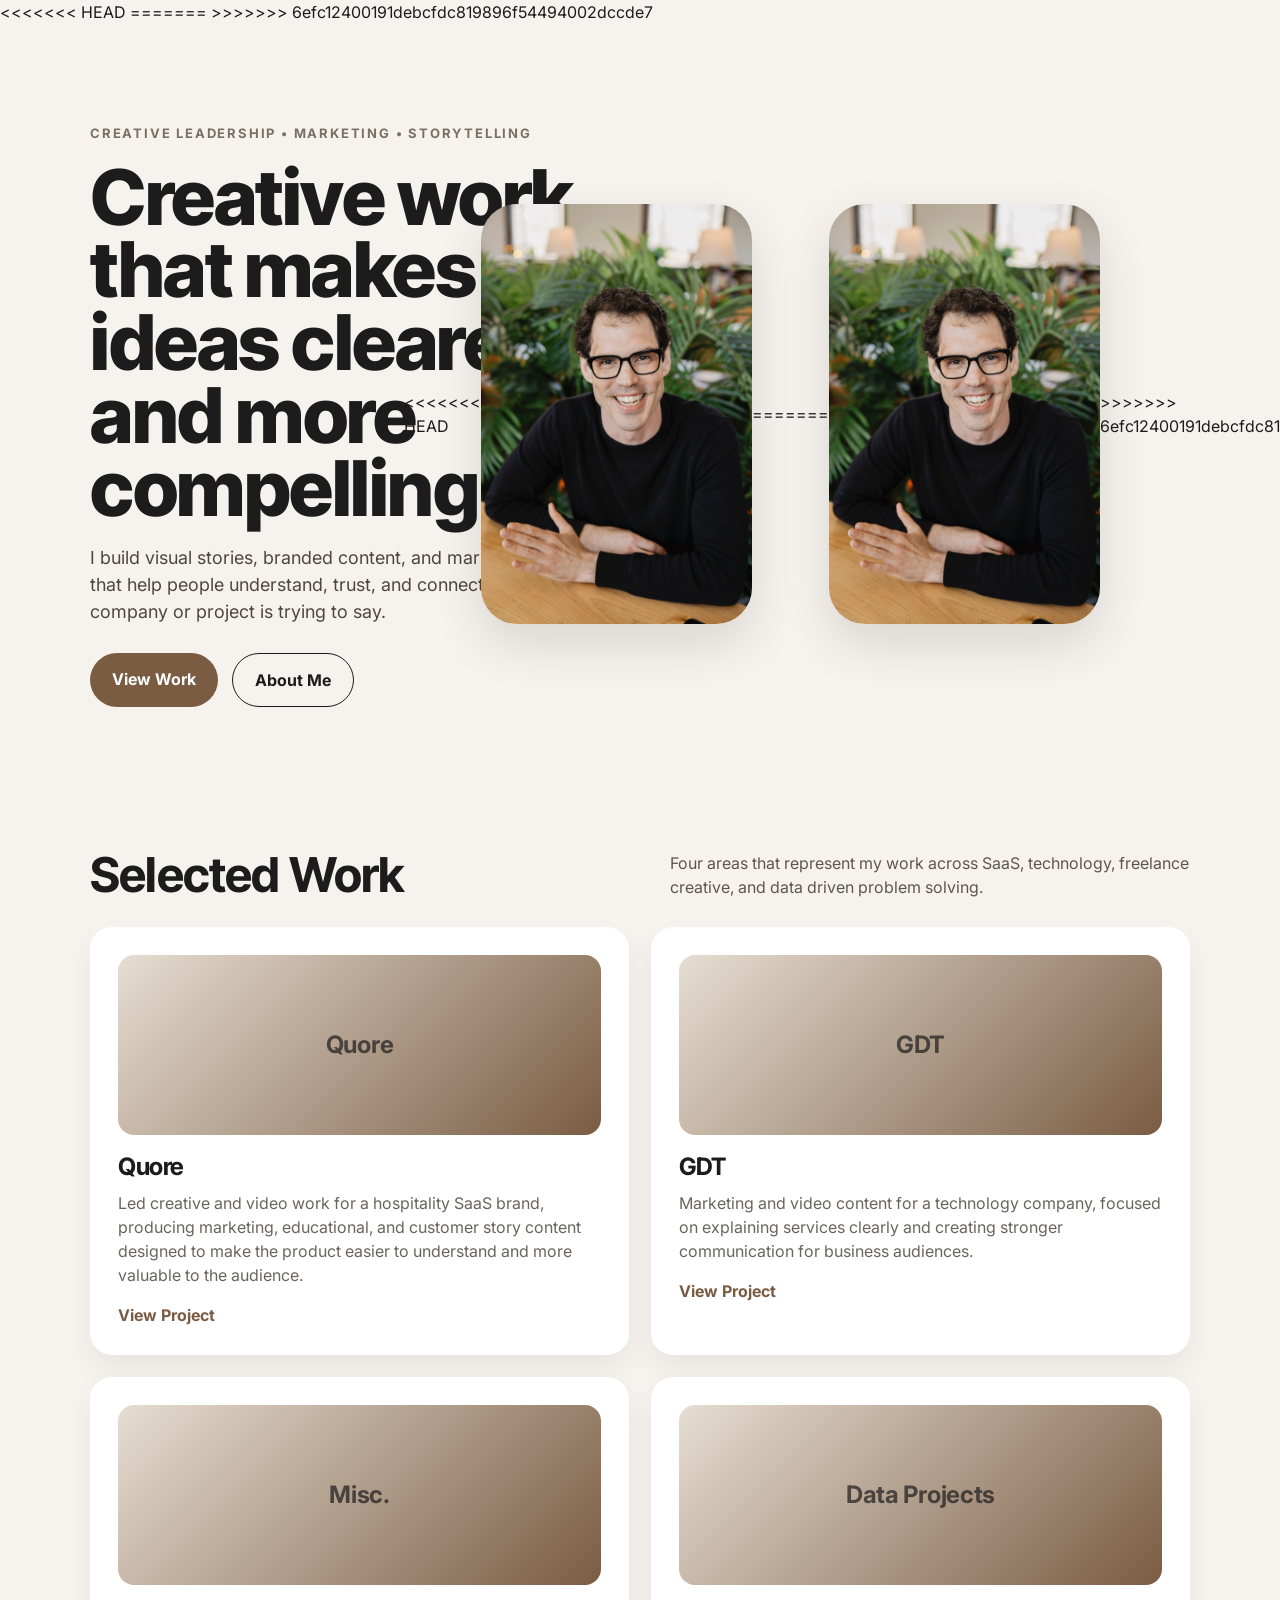
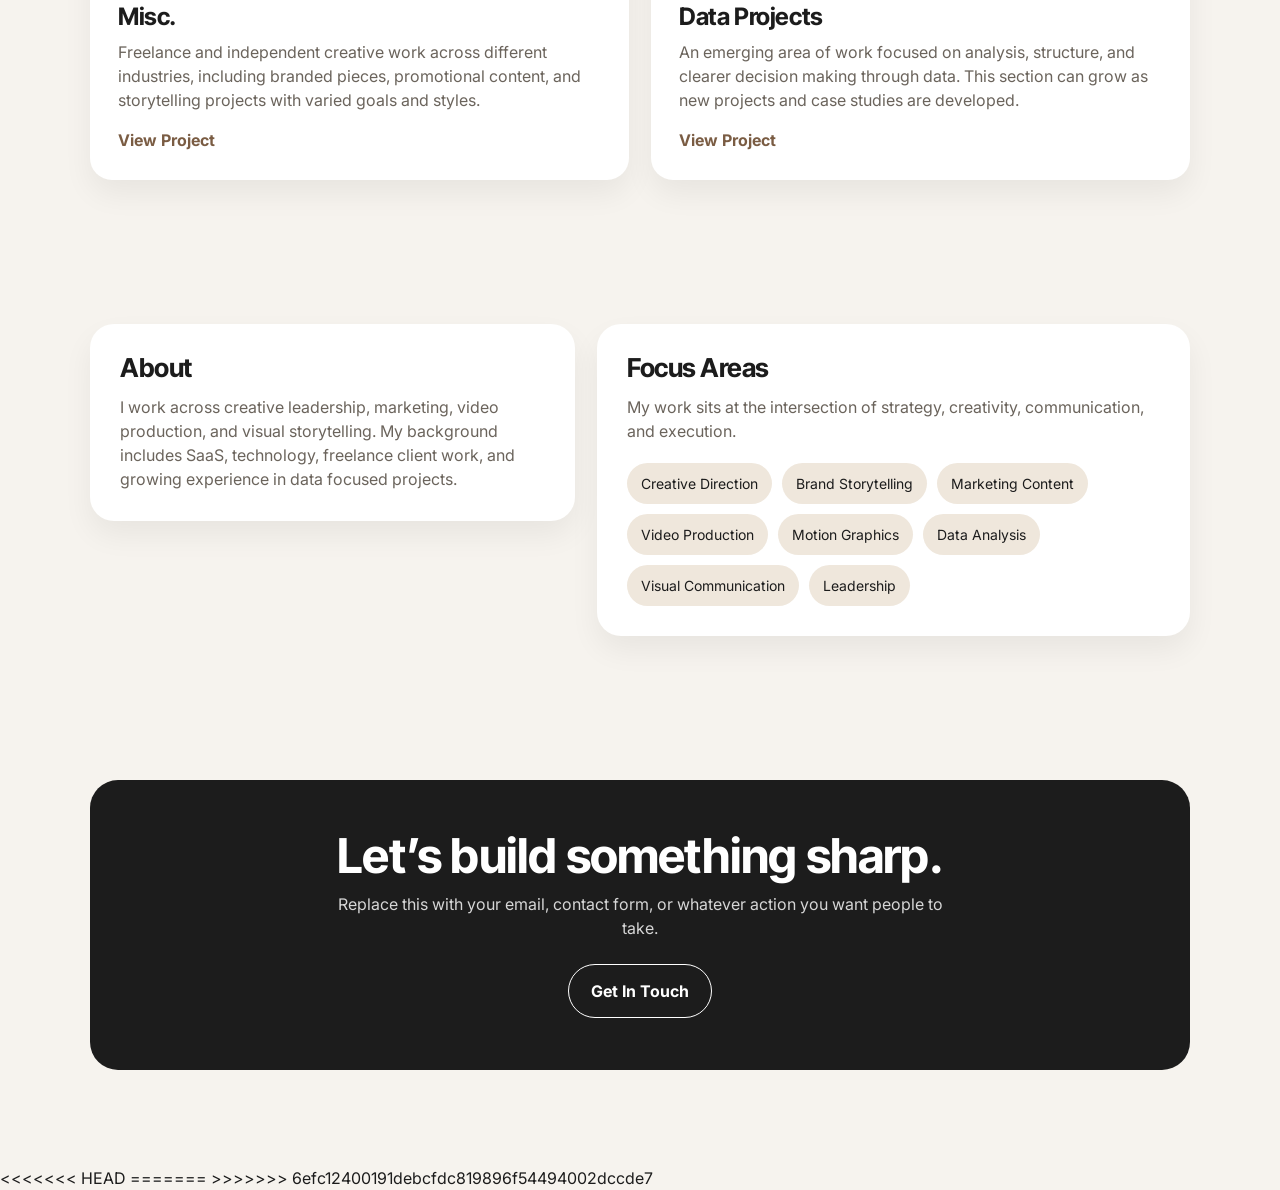
==== portfolio/index.html @ 0c59996d "resolve merge conflicts" ====
<!DOCTYPE html>
<html lang="en">
<head>
  <meta charset="UTF-8" />
  <meta name="viewport" content="width=device-width, initial-scale=1.0" />
  <title>Joe Canter | Portfolio</title>

  <link rel="preconnect" href="https://fonts.googleapis.com">
  <link rel="preconnect" href="https://fonts.gstatic.com" crossorigin>
  <link href="https://fonts.googleapis.com/css2?family=Inter:wght@400;500;600;700;800&family=Inter+Tight:wght@600;700;800&display=swap" rel="stylesheet">

<<<<<<< HEAD
  <link rel="stylesheet" href="styles/styles.css">
=======
  <style>
    * {
      box-sizing: border-box;
    }

    :root {
      --bg: #f6f3ee;
      --surface: #ffffff;
      --text: #1c1c1c;
      --muted: #6b645c;
      --soft: #7a6f63;
      --chip: #efe7dc;
      --accent: #7a5c43;
      --shadow: 0 14px 30px rgba(0, 0, 0, 0.06);
      --shadow-hover: 0 20px 40px rgba(0, 0, 0, 0.09);
      --radius-lg: 28px;
      --radius-md: 22px;
      --radius-sm: 16px;
      --section-space: 72px;
      --hero-top: 96px;
      --hero-bottom: 72px;
    }

    html {
      scroll-behavior: smooth;
    }

    body {
      margin: 0;
      font-family: "Inter", Arial, sans-serif;
      background: var(--bg);
      color: var(--text);
      line-height: 1.5;
    }

    a {
      text-decoration: none;
      color: inherit;
    }

    img {
      display: block;
      max-width: 100%;
    }

    .container {
      width: min(1100px, calc(100% - 64px));
      margin: 0 auto;
    }

    .hero {
      padding: var(--hero-top) 0 var(--hero-bottom);
    }

    .hero-inner {
      display: grid;
      grid-template-columns: 1.15fr 0.85fr;
      gap: 64px;
      align-items: center;
    }

    .eyebrow {
      display: inline-block;
      font-size: 13px;
      letter-spacing: 1.8px;
      text-transform: uppercase;
      margin-bottom: 18px;
      color: var(--soft);
      font-weight: 700;
    }

    .hero h1 {
      font-family: "Inter Tight", Arial, sans-serif;
      font-size: clamp(42px, 6vw, 82px);
      font-weight: 800;
      line-height: 0.95;
      letter-spacing: -1.5px;
      margin: 0 0 18px;
      max-width: 760px;
    }

    .hero p {
      font-size: 18px;
      max-width: 520px;
      margin: 0 0 28px;
      color: #4c4740;
    }

    .hero-actions {
      display: flex;
      gap: 14px;
      flex-wrap: wrap;
    }

    .btn {
      display: inline-block;
      padding: 14px 22px;
      border-radius: 999px;
      font-weight: 700;
      transition: transform 0.2s ease, background 0.2s ease;
    }

    .btn-primary {
      background: var(--accent);
      color: white;
    }

    .btn-primary:hover {
      transform: translateY(-2px);
    }

    .btn-secondary {
      border: 1px solid var(--text);
      background: transparent;
    }

    .btn-secondary:hover {
      background: #e8e2d8;
    }

    .portrait-wrap {
      display: flex;
      justify-content: center;
      align-items: center;
    }

    .portrait-img {
      width: min(360px, 85vw);
      height: 420px;
      object-fit: cover;
      object-position: center 30%;
      border-radius: 36px;
      box-shadow: 0 20px 50px rgba(0, 0, 0, 0.12);
    }

    section {
      padding: var(--section-space) 0;
    }

    .section-heading {
      display: flex;
      justify-content: space-between;
      align-items: end;
      gap: 24px;
      margin-bottom: 28px;
    }

    .section-heading h2 {
      margin: 0;
      font-family: "Inter Tight", Arial, sans-serif;
      font-size: clamp(30px, 4vw, 48px);
      line-height: 1;
      letter-spacing: -0.8px;
    }

    .section-heading p {
      margin: 0;
      max-width: 520px;
      color: #5d564d;
    }

    .project-grid {
      display: grid;
      grid-template-columns: repeat(2, minmax(0, 1fr));
      gap: 22px;
    }

    .project-card {
      background: var(--surface);
      padding: 28px;
      border-radius: var(--radius-md);
      box-shadow: var(--shadow);
      transition: transform 0.2s ease, box-shadow 0.2s ease;
    }

    .project-card:hover {
      transform: translateY(-6px);
      box-shadow: var(--shadow-hover);
    }

    .project-thumb {
      height: 180px;
      border-radius: var(--radius-sm);
      margin-bottom: 18px;
      background: linear-gradient(135deg, #e6ddd2, var(--accent));
      display: flex;
      align-items: center;
      justify-content: center;
      font-weight: 700;
      color: rgba(31, 31, 31, 0.72);
      text-align: center;
      padding: 20px;
      font-size: 24px;
      letter-spacing: -0.3px;
    }

    .project-card h3 {
      margin: 0 0 10px;
      font-family: "Inter Tight", Arial, sans-serif;
      font-size: 24px;
      line-height: 1.15;
      letter-spacing: -0.4px;
    }

    .project-card p {
      margin: 0 0 16px;
      color: var(--muted);
    }

    .project-link {
      font-weight: 700;
      color: var(--accent);
    }

    .about {
      display: grid;
      grid-template-columns: 0.9fr 1.1fr;
      gap: 22px;
      align-items: start;
    }

    .about-card {
      background: var(--surface);
      border-radius: 24px;
      padding: 30px;
      box-shadow: var(--shadow);
    }

    .about-card h3 {
      margin: 0 0 12px;
      font-family: "Inter Tight", Arial, sans-serif;
      font-size: 26px;
      line-height: 1.1;
      letter-spacing: -0.5px;
    }

    .about-card p {
      margin: 0;
      color: var(--muted);
    }

    .skills {
      display: flex;
      flex-wrap: wrap;
      gap: 10px;
      margin-top: 20px;
    }

    .skill {
      padding: 10px 14px;
      background: var(--chip);
      border-radius: 999px;
      font-size: 14px;
    }

    .cta {
      padding-top: 72px;
      padding-bottom: 96px;
      text-align: center;
    }

    .cta-box {
      background: var(--text);
      color: white;
      padding: 52px 32px;
      border-radius: var(--radius-lg);
    }

    .cta-box h2 {
      margin: 0 0 12px;
      font-family: "Inter Tight", Arial, sans-serif;
      font-size: clamp(30px, 4vw, 48px);
      line-height: 1;
      letter-spacing: -0.8px;
    }

    .cta-box p {
      margin: 0 0 24px;
      color: rgba(255, 255, 255, 0.82);
      max-width: 620px;
      margin-inline: auto;
    }

    .cta-box .btn-secondary {
      border-color: white;
      color: white;
    }

    .cta-box .btn-secondary:hover {
      background: rgba(255, 255, 255, 0.1);
    }

    @media (max-width: 900px) {
      :root {
        --hero-top: 72px;
        --hero-bottom: 56px;
        --section-space: 60px;
      }

      .hero-inner,
      .about,
      .project-grid {
        grid-template-columns: 1fr;
      }

      .hero-inner {
        gap: 40px;
      }

      .section-heading {
        display: block;
      }

      .section-heading p {
        margin-top: 12px;
      }
    }

    @media (max-width: 600px) {
      .container {
        width: min(1100px, calc(100% - 40px));
      }

      .hero h1 {
        font-size: 48px;
      }

      .hero p {
        font-size: 16px;
      }

      .project-card,
      .about-card,
      .cta-box {
        padding: 22px;
      }

      .portrait-img {
        height: 380px;
      }

      .project-thumb {
        height: 150px;
        font-size: 22px;
      }
    }
  </style>
>>>>>>> 6efc12400191debcfdc819896f54494002dccde7
</head>
<body>

  <header class="hero">
    <div class="container hero-inner">
      <div>
        <span class="eyebrow">Creative leadership • marketing • storytelling</span>
        <h1>Creative work that makes ideas clearer and more compelling.</h1>
        <p>
          I build visual stories, branded content, and marketing pieces that help people understand, trust, and connect with what a company or project is trying to say.
        </p>
        <div class="hero-actions">
          <a href="#work" class="btn btn-primary">View Work</a>
          <a href="#about" class="btn btn-secondary">About Me</a>
        </div>
      </div>

      <div class="portrait-wrap">
<<<<<<< HEAD
        <img src="assets/images/headshot.jpg" class="portrait-img" alt="Joe Canter headshot">
=======
        <img src="your-headshot.jpg" class="portrait-img" alt="Joe Canter headshot">
>>>>>>> 6efc12400191debcfdc819896f54494002dccde7
      </div>
    </div>
  </header>

  <section id="work">
    <div class="container">
      <div class="section-heading">
        <h2>Selected Work</h2>
        <p>
          Four areas that represent my work across SaaS, technology, freelance creative, and data driven problem solving.
        </p>
      </div>

      <div class="project-grid">
        <a href="#" class="project-card">
          <div class="project-thumb">Quore</div>
          <h3>Quore</h3>
          <p>
            Led creative and video work for a hospitality SaaS brand, producing marketing, educational, and customer story content designed to make the product easier to understand and more valuable to the audience.
          </p>
          <span class="project-link">View Project</span>
        </a>

        <a href="#" class="project-card">
          <div class="project-thumb">GDT</div>
          <h3>GDT</h3>
          <p>
            Marketing and video content for a technology company, focused on explaining services clearly and creating stronger communication for business audiences.
          </p>
          <span class="project-link">View Project</span>
        </a>

        <a href="#" class="project-card">
          <div class="project-thumb">Misc.</div>
          <h3>Misc.</h3>
          <p>
            Freelance and independent creative work across different industries, including branded pieces, promotional content, and storytelling projects with varied goals and styles.
          </p>
          <span class="project-link">View Project</span>
        </a>

        <a href="#" class="project-card">
          <div class="project-thumb">Data Projects</div>
          <h3>Data Projects</h3>
          <p>
            An emerging area of work focused on analysis, structure, and clearer decision making through data. This section can grow as new projects and case studies are developed.
          </p>
          <span class="project-link">View Project</span>
        </a>
      </div>
    </div>
  </section>

  <section id="about">
    <div class="container about">
      <div class="about-card">
        <h3>About</h3>
        <p>
          I work across creative leadership, marketing, video production, and visual storytelling. My background includes SaaS, technology, freelance client work, and growing experience in data focused projects.
        </p>
      </div>

      <div class="about-card">
        <h3>Focus Areas</h3>
        <p>
          My work sits at the intersection of strategy, creativity, communication, and execution.
        </p>
        <div class="skills">
          <span class="skill">Creative Direction</span>
          <span class="skill">Brand Storytelling</span>
          <span class="skill">Marketing Content</span>
          <span class="skill">Video Production</span>
          <span class="skill">Motion Graphics</span>
          <span class="skill">Data Analysis</span>
          <span class="skill">Visual Communication</span>
          <span class="skill">Leadership</span>
        </div>
      </div>
    </div>
  </section>

  <section class="cta">
    <div class="container">
      <div class="cta-box">
        <h2>Let’s build something sharp.</h2>
        <p>
          Replace this with your email, contact form, or whatever action you want people to take.
        </p>
        <a href="#" class="btn btn-secondary">Get In Touch</a>
      </div>
    </div>
  </section>

<<<<<<< HEAD
  <script src="scripts/main.js"></script>
=======
>>>>>>> 6efc12400191debcfdc819896f54494002dccde7
</body>
</html>
---- portfolio/styles/styles.css ----
/* RESET */
* {
  box-sizing: border-box;
}

/* VARIABLES */
:root {
  --bg: #f6f3ee;
  --surface: #ffffff;
  --text: #1c1c1c;
  --muted: #6b645c;
  --soft: #7a6f63;
  --chip: #efe7dc;
  --accent: #7a5c43;

  --shadow: 0 14px 30px rgba(0, 0, 0, 0.06);
  --shadow-hover: 0 20px 40px rgba(0, 0, 0, 0.09);

  --radius-lg: 28px;
  --radius-md: 22px;
  --radius-sm: 16px;

  --section-space: 72px;
  --hero-top: 96px;
  --hero-bottom: 72px;
}

/* BASE */
html {
  scroll-behavior: smooth;
}

body {
  margin: 0;
  font-family: "Inter", Arial, sans-serif;
  background: var(--bg);
  color: var(--text);
  line-height: 1.5;
}

a {
  text-decoration: none;
  color: inherit;
}

img {
  display: block;
  max-width: 100%;
}

/* LAYOUT */
.container {
  width: min(1100px, calc(100% - 64px));
  margin: 0 auto;
}

section {
  padding: var(--section-space) 0;
}

/* HERO */
.hero {
  padding: var(--hero-top) 0 var(--hero-bottom);
}

.hero-inner {
  display: grid;
  grid-template-columns: 1.15fr 0.85fr;
  gap: 64px;
  align-items: center;
}

.eyebrow {
  display: inline-block;
  font-size: 13px;
  letter-spacing: 1.8px;
  text-transform: uppercase;
  margin-bottom: 18px;
  color: var(--soft);
  font-weight: 700;
}

.hero h1 {
  font-family: "Inter Tight", Arial, sans-serif;
  font-size: clamp(42px, 6vw, 82px);
  font-weight: 800;
  line-height: 0.95;
  letter-spacing: -1.5px;
  margin: 0 0 18px;
  max-width: 760px;
}

.hero p {
  font-size: 18px;
  max-width: 520px;
  margin: 0 0 28px;
  color: #4c4740;
}

.hero-actions {
  display: flex;
  gap: 14px;
  flex-wrap: wrap;
}

/* BUTTONS */
.btn {
  display: inline-block;
  padding: 14px 22px;
  border-radius: 999px;
  font-weight: 700;
  transition: transform 0.2s ease, background 0.2s ease;
}

.btn-primary {
  background: var(--accent);
  color: white;
}

.btn-primary:hover {
  transform: translateY(-2px);
}

.btn-secondary {
  border: 1px solid var(--text);
  background: transparent;
}

.btn-secondary:hover {
  background: #e8e2d8;
}

/* PORTRAIT */
.portrait-wrap {
  display: flex;
  justify-content: center;
  align-items: center;
}

.portrait-img {
  width: min(360px, 85vw);
  height: 420px;
  object-fit: cover;
  object-position: center 30%;
  border-radius: 36px;
  box-shadow: 0 20px 50px rgba(0, 0, 0, 0.12);
}

/* SECTION HEADINGS */
.section-heading {
  display: flex;
  justify-content: space-between;
  align-items: end;
  gap: 24px;
  margin-bottom: 28px;
}

.section-heading h2 {
  margin: 0;
  font-family: "Inter Tight", Arial, sans-serif;
  font-size: clamp(30px, 4vw, 48px);
  line-height: 1;
  letter-spacing: -0.8px;
}

.section-heading p {
  margin: 0;
  max-width: 520px;
  color: #5d564d;
}

/* PROJECT GRID */
.project-grid {
  display: grid;
  grid-template-columns: repeat(2, minmax(0, 1fr));
  gap: 22px;
}

.project-card {
  background: var(--surface);
  padding: 28px;
  border-radius: var(--radius-md);
  box-shadow: var(--shadow);
  transition: transform 0.2s ease, box-shadow 0.2s ease;
}

.project-card:hover {
  transform: translateY(-6px);
  box-shadow: var(--shadow-hover);
}

.project-thumb {
  height: 180px;
  border-radius: var(--radius-sm);
  margin-bottom: 18px;
  background: linear-gradient(135deg, #e6ddd2, var(--accent));
  display: flex;
  align-items: center;
  justify-content: center;
  font-weight: 700;
  color: rgba(31, 31, 31, 0.72);
  text-align: center;
  padding: 20px;
  font-size: 24px;
  letter-spacing: -0.3px;
}

.project-card h3 {
  margin: 0 0 10px;
  font-family: "Inter Tight", Arial, sans-serif;
  font-size: 24px;
  line-height: 1.15;
  letter-spacing: -0.4px;
}

.project-card p {
  margin: 0 0 16px;
  color: var(--muted);
}

.project-link {
  font-weight: 700;
  color: var(--accent);
}

/* ABOUT */
.about {
  display: grid;
  grid-template-columns: 0.9fr 1.1fr;
  gap: 22px;
  align-items: start;
}

.about-card {
  background: var(--surface);
  border-radius: 24px;
  padding: 30px;
  box-shadow: var(--shadow);
}

.about-card h3 {
  margin: 0 0 12px;
  font-family: "Inter Tight", Arial, sans-serif;
  font-size: 26px;
  line-height: 1.1;
  letter-spacing: -0.5px;
}

.about-card p {
  margin: 0;
  color: var(--muted);
}

/* SKILLS */
.skills {
  display: flex;
  flex-wrap: wrap;
  gap: 10px;
  margin-top: 20px;
}

.skill {
  padding: 10px 14px;
  background: var(--chip);
  border-radius: 999px;
  font-size: 14px;
}

/* CTA */
.cta {
  padding-top: 72px;
  padding-bottom: 96px;
  text-align: center;
}

.cta-box {
  background: var(--text);
  color: white;
  padding: 52px 32px;
  border-radius: var(--radius-lg);
}

.cta-box h2 {
  margin: 0 0 12px;
  font-family: "Inter Tight", Arial, sans-serif;
  font-size: clamp(30px, 4vw, 48px);
  line-height: 1;
  letter-spacing: -0.8px;
}

.cta-box p {
  margin: 0 0 24px;
  color: rgba(255, 255, 255, 0.82);
  max-width: 620px;
  margin-inline: auto;
}

.cta-box .btn-secondary {
  border-color: white;
  color: white;
}

.cta-box .btn-secondary:hover {
  background: rgba(255, 255, 255, 0.1);
}

/* RESPONSIVE */
@media (max-width: 900px) {
  :root {
    --hero-top: 72px;
    --hero-bottom: 56px;
    --section-space: 60px;
  }

  .hero-inner,
  .about,
  .project-grid {
    grid-template-columns: 1fr;
  }

  .hero-inner {
    gap: 40px;
  }

  .section-heading {
    display: block;
  }

  .section-heading p {
    margin-top: 12px;
  }
}

@media (max-width: 600px) {
  .container {
    width: min(1100px, calc(100% - 40px));
  }

  .hero h1 {
    font-size: 48px;
  }

  .hero p {
    font-size: 16px;
  }

  .project-card,
  .about-card,
  .cta-box {
    padding: 22px;
  }

  .portrait-img {
    height: 380px;
  }

  .project-thumb {
    height: 150px;
    font-size: 22px;
  }
}
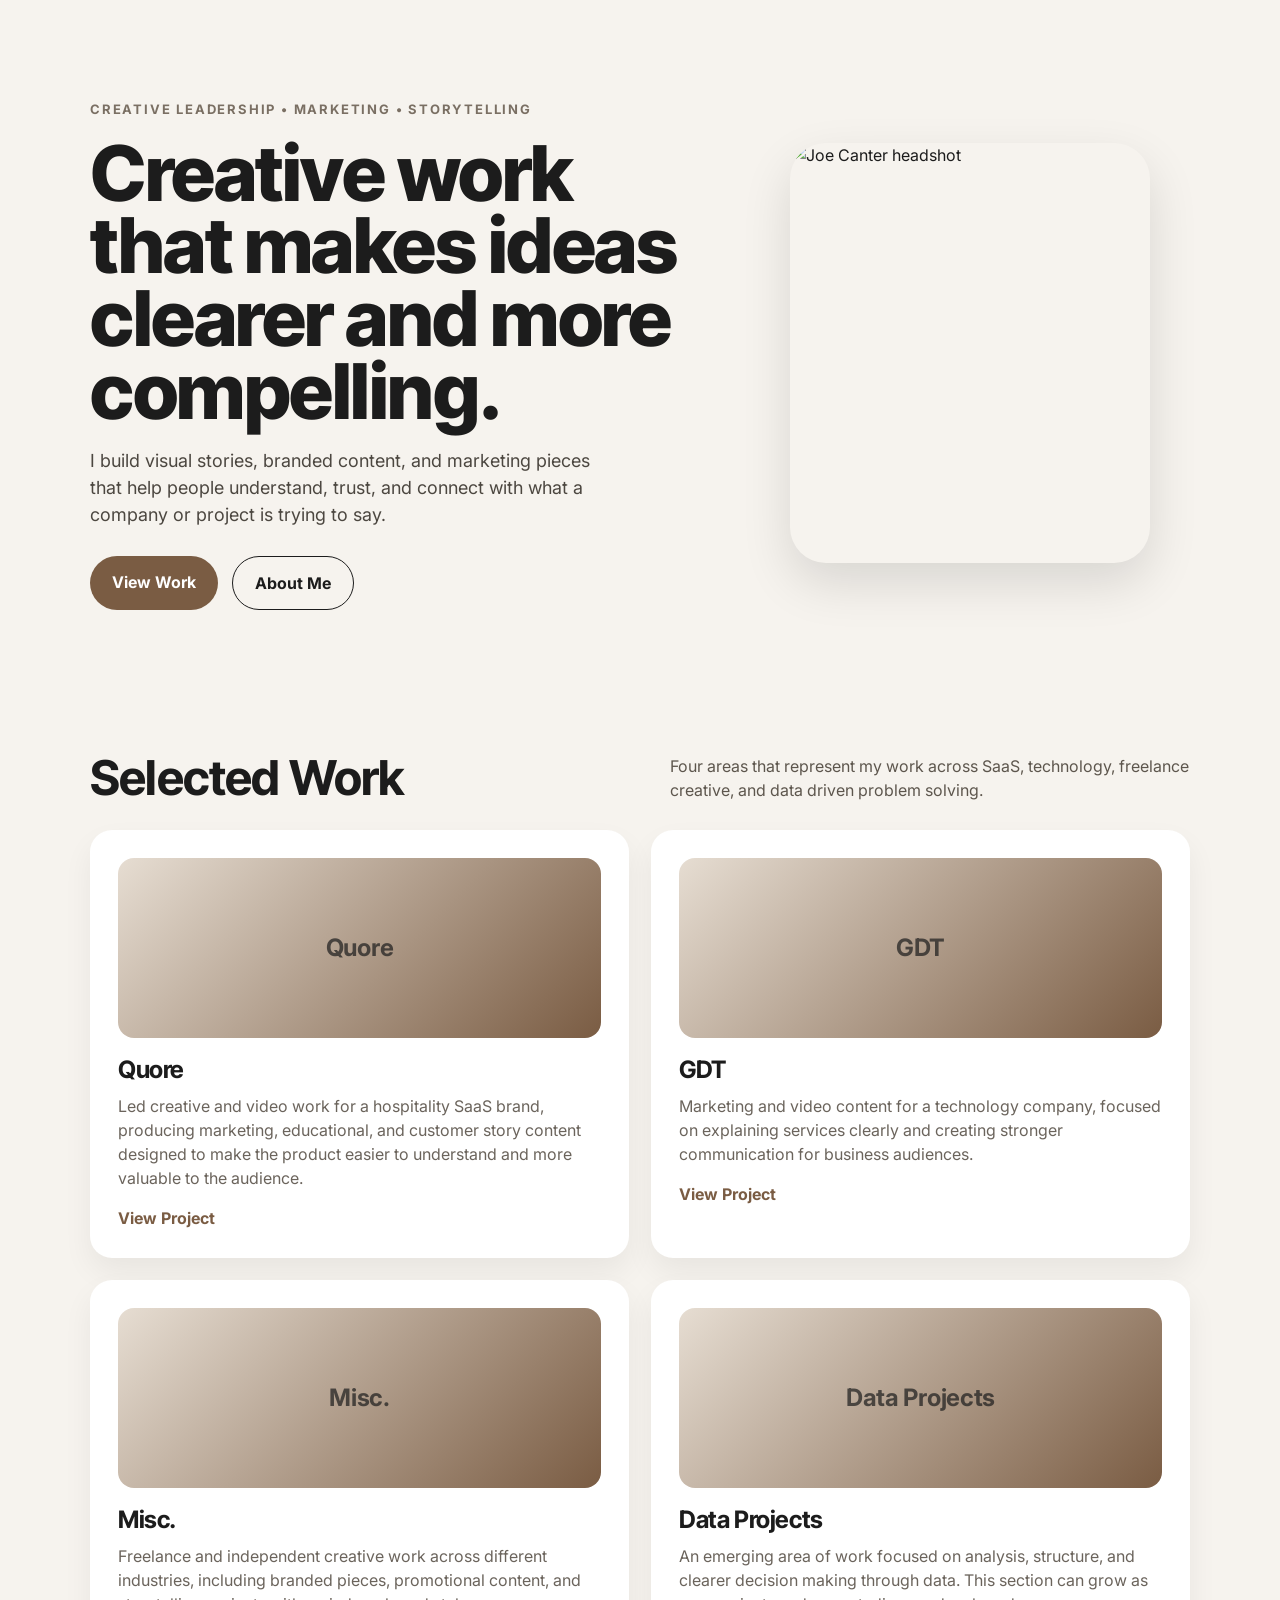
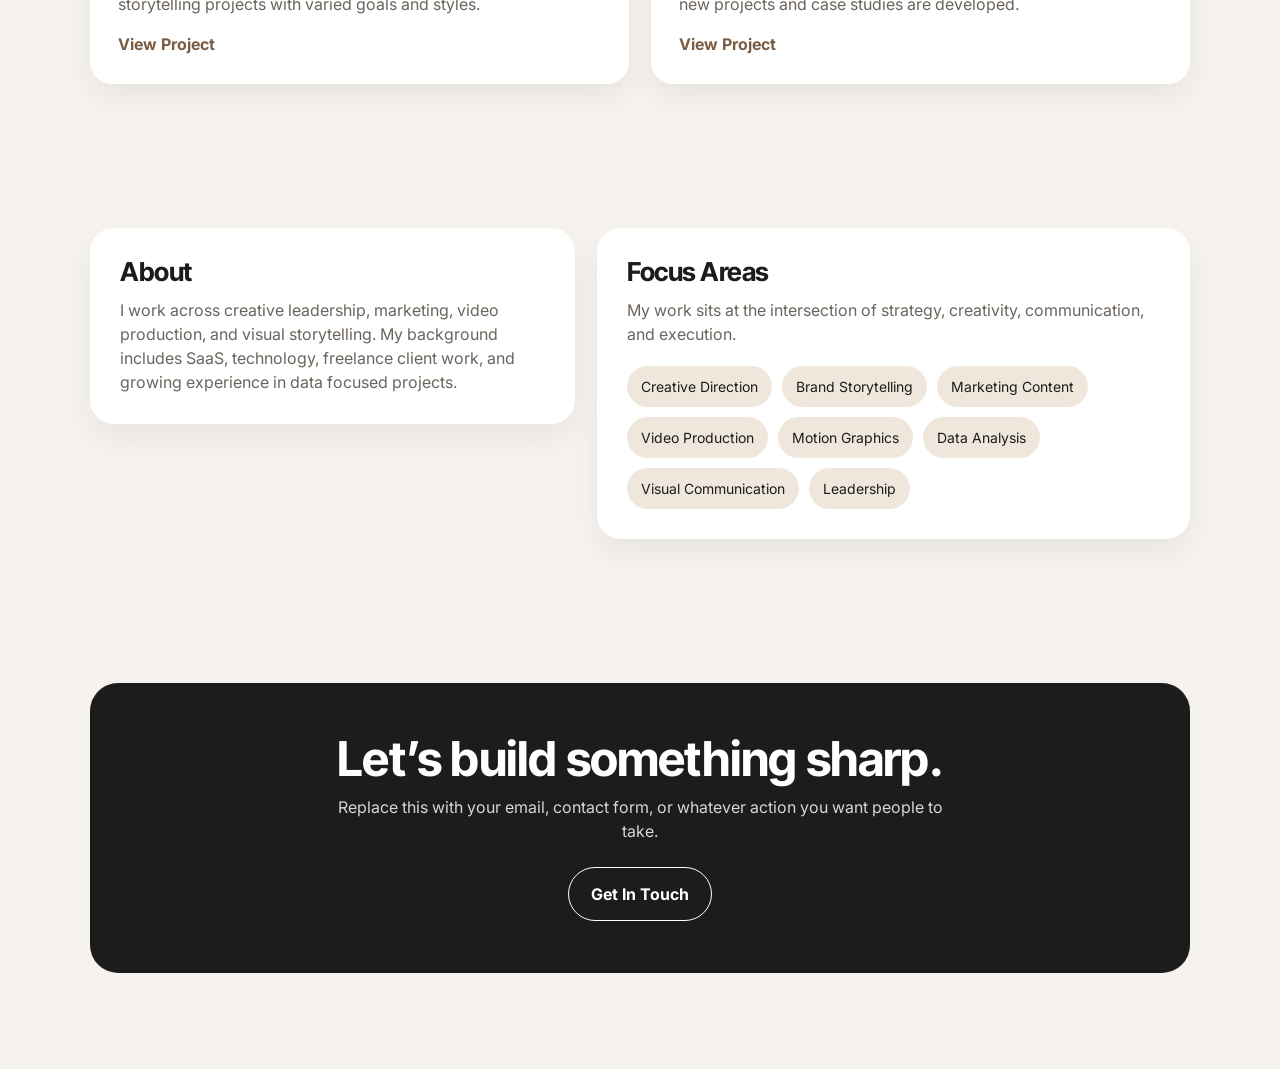
==== commit 04bc7230: "resolved conflict" ====
--- a/portfolio/index.html
+++ b/portfolio/index.html
@@ -9,9 +9,6 @@
   <link rel="preconnect" href="https://fonts.gstatic.com" crossorigin>
   <link href="https://fonts.googleapis.com/css2?family=Inter:wght@400;500;600;700;800&family=Inter+Tight:wght@600;700;800&display=swap" rel="stylesheet">
 
-<<<<<<< HEAD
-  <link rel="stylesheet" href="styles/styles.css">
-=======
   <style>
     * {
       box-sizing: border-box;
@@ -359,7 +356,6 @@
       }
     }
   </style>
->>>>>>> 6efc12400191debcfdc819896f54494002dccde7
 </head>
 <body>
 
@@ -378,11 +374,7 @@
       </div>
 
       <div class="portrait-wrap">
-<<<<<<< HEAD
-        <img src="assets/images/headshot.jpg" class="portrait-img" alt="Joe Canter headshot">
-=======
-        <img src="your-headshot.jpg" class="portrait-img" alt="Joe Canter headshot">
->>>>>>> 6efc12400191debcfdc819896f54494002dccde7
+        <img src="headshot.jpg" class="portrait-img" alt="Joe Canter headshot">
       </div>
     </div>
   </header>
@@ -476,9 +468,5 @@
     </div>
   </section>
 
-<<<<<<< HEAD
-  <script src="scripts/main.js"></script>
-=======
->>>>>>> 6efc12400191debcfdc819896f54494002dccde7
 </body>
 </html>
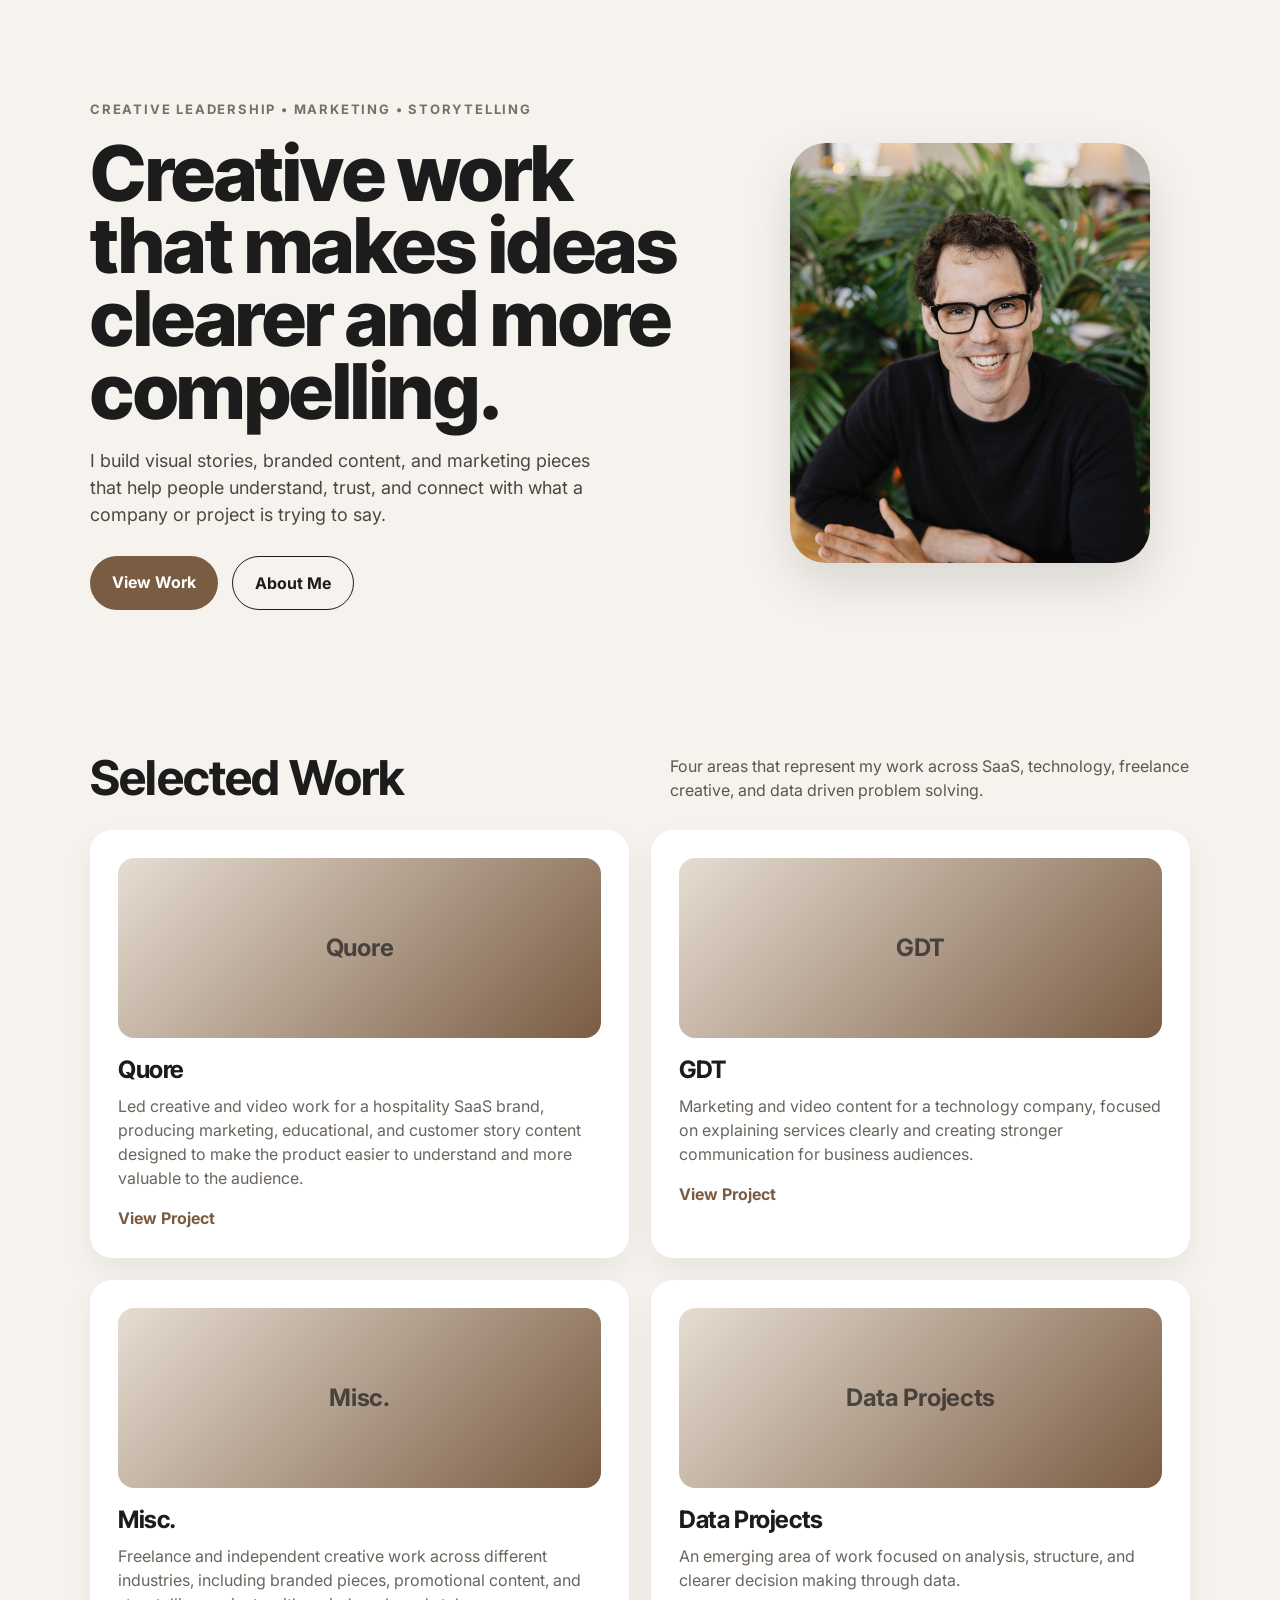
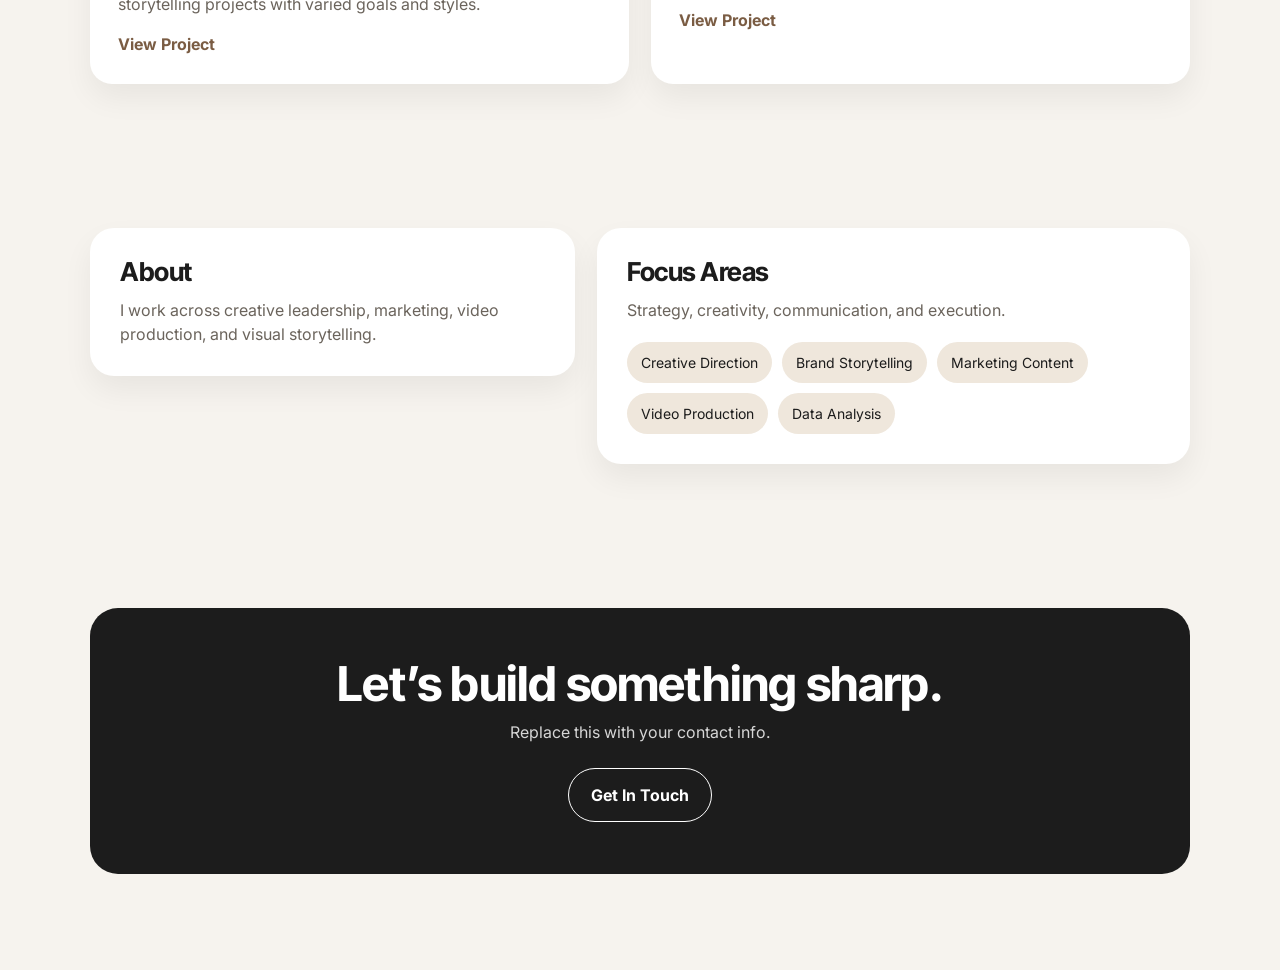
==== commit 3011b336: "update html" ====
--- a/portfolio/index.html
+++ b/portfolio/index.html
@@ -1,362 +1,19 @@
 <!DOCTYPE html>
 <html lang="en">
 <head>
-  <meta charset="UTF-8" />
-  <meta name="viewport" content="width=device-width, initial-scale=1.0" />
+  <meta charset="UTF-8">
+  <meta name="viewport" content="width=device-width, initial-scale=1.0">
   <title>Joe Canter | Portfolio</title>
 
+  <!-- Fonts -->
   <link rel="preconnect" href="https://fonts.googleapis.com">
   <link rel="preconnect" href="https://fonts.gstatic.com" crossorigin>
   <link href="https://fonts.googleapis.com/css2?family=Inter:wght@400;500;600;700;800&family=Inter+Tight:wght@600;700;800&display=swap" rel="stylesheet">
 
-  <style>
-    * {
-      box-sizing: border-box;
-    }
+  <!-- External CSS -->
+  <link rel="stylesheet" href="styles/styles.css">
+</head>
 
-    :root {
-      --bg: #f6f3ee;
-      --surface: #ffffff;
-      --text: #1c1c1c;
-      --muted: #6b645c;
-      --soft: #7a6f63;
-      --chip: #efe7dc;
-      --accent: #7a5c43;
-      --shadow: 0 14px 30px rgba(0, 0, 0, 0.06);
-      --shadow-hover: 0 20px 40px rgba(0, 0, 0, 0.09);
-      --radius-lg: 28px;
-      --radius-md: 22px;
-      --radius-sm: 16px;
-      --section-space: 72px;
-      --hero-top: 96px;
-      --hero-bottom: 72px;
-    }
-
-    html {
-      scroll-behavior: smooth;
-    }
-
-    body {
-      margin: 0;
-      font-family: "Inter", Arial, sans-serif;
-      background: var(--bg);
-      color: var(--text);
-      line-height: 1.5;
-    }
-
-    a {
-      text-decoration: none;
-      color: inherit;
-    }
-
-    img {
-      display: block;
-      max-width: 100%;
-    }
-
-    .container {
-      width: min(1100px, calc(100% - 64px));
-      margin: 0 auto;
-    }
-
-    .hero {
-      padding: var(--hero-top) 0 var(--hero-bottom);
-    }
-
-    .hero-inner {
-      display: grid;
-      grid-template-columns: 1.15fr 0.85fr;
-      gap: 64px;
-      align-items: center;
-    }
-
-    .eyebrow {
-      display: inline-block;
-      font-size: 13px;
-      letter-spacing: 1.8px;
-      text-transform: uppercase;
-      margin-bottom: 18px;
-      color: var(--soft);
-      font-weight: 700;
-    }
-
-    .hero h1 {
-      font-family: "Inter Tight", Arial, sans-serif;
-      font-size: clamp(42px, 6vw, 82px);
-      font-weight: 800;
-      line-height: 0.95;
-      letter-spacing: -1.5px;
-      margin: 0 0 18px;
-      max-width: 760px;
-    }
-
-    .hero p {
-      font-size: 18px;
-      max-width: 520px;
-      margin: 0 0 28px;
-      color: #4c4740;
-    }
-
-    .hero-actions {
-      display: flex;
-      gap: 14px;
-      flex-wrap: wrap;
-    }
-
-    .btn {
-      display: inline-block;
-      padding: 14px 22px;
-      border-radius: 999px;
-      font-weight: 700;
-      transition: transform 0.2s ease, background 0.2s ease;
-    }
-
-    .btn-primary {
-      background: var(--accent);
-      color: white;
-    }
-
-    .btn-primary:hover {
-      transform: translateY(-2px);
-    }
-
-    .btn-secondary {
-      border: 1px solid var(--text);
-      background: transparent;
-    }
-
-    .btn-secondary:hover {
-      background: #e8e2d8;
-    }
-
-    .portrait-wrap {
-      display: flex;
-      justify-content: center;
-      align-items: center;
-    }
-
-    .portrait-img {
-      width: min(360px, 85vw);
-      height: 420px;
-      object-fit: cover;
-      object-position: center 30%;
-      border-radius: 36px;
-      box-shadow: 0 20px 50px rgba(0, 0, 0, 0.12);
-    }
-
-    section {
-      padding: var(--section-space) 0;
-    }
-
-    .section-heading {
-      display: flex;
-      justify-content: space-between;
-      align-items: end;
-      gap: 24px;
-      margin-bottom: 28px;
-    }
-
-    .section-heading h2 {
-      margin: 0;
-      font-family: "Inter Tight", Arial, sans-serif;
-      font-size: clamp(30px, 4vw, 48px);
-      line-height: 1;
-      letter-spacing: -0.8px;
-    }
-
-    .section-heading p {
-      margin: 0;
-      max-width: 520px;
-      color: #5d564d;
-    }
-
-    .project-grid {
-      display: grid;
-      grid-template-columns: repeat(2, minmax(0, 1fr));
-      gap: 22px;
-    }
-
-    .project-card {
-      background: var(--surface);
-      padding: 28px;
-      border-radius: var(--radius-md);
-      box-shadow: var(--shadow);
-      transition: transform 0.2s ease, box-shadow 0.2s ease;
-    }
-
-    .project-card:hover {
-      transform: translateY(-6px);
-      box-shadow: var(--shadow-hover);
-    }
-
-    .project-thumb {
-      height: 180px;
-      border-radius: var(--radius-sm);
-      margin-bottom: 18px;
-      background: linear-gradient(135deg, #e6ddd2, var(--accent));
-      display: flex;
-      align-items: center;
-      justify-content: center;
-      font-weight: 700;
-      color: rgba(31, 31, 31, 0.72);
-      text-align: center;
-      padding: 20px;
-      font-size: 24px;
-      letter-spacing: -0.3px;
-    }
-
-    .project-card h3 {
-      margin: 0 0 10px;
-      font-family: "Inter Tight", Arial, sans-serif;
-      font-size: 24px;
-      line-height: 1.15;
-      letter-spacing: -0.4px;
-    }
-
-    .project-card p {
-      margin: 0 0 16px;
-      color: var(--muted);
-    }
-
-    .project-link {
-      font-weight: 700;
-      color: var(--accent);
-    }
-
-    .about {
-      display: grid;
-      grid-template-columns: 0.9fr 1.1fr;
-      gap: 22px;
-      align-items: start;
-    }
-
-    .about-card {
-      background: var(--surface);
-      border-radius: 24px;
-      padding: 30px;
-      box-shadow: var(--shadow);
-    }
-
-    .about-card h3 {
-      margin: 0 0 12px;
-      font-family: "Inter Tight", Arial, sans-serif;
-      font-size: 26px;
-      line-height: 1.1;
-      letter-spacing: -0.5px;
-    }
-
-    .about-card p {
-      margin: 0;
-      color: var(--muted);
-    }
-
-    .skills {
-      display: flex;
-      flex-wrap: wrap;
-      gap: 10px;
-      margin-top: 20px;
-    }
-
-    .skill {
-      padding: 10px 14px;
-      background: var(--chip);
-      border-radius: 999px;
-      font-size: 14px;
-    }
-
-    .cta {
-      padding-top: 72px;
-      padding-bottom: 96px;
-      text-align: center;
-    }
-
-    .cta-box {
-      background: var(--text);
-      color: white;
-      padding: 52px 32px;
-      border-radius: var(--radius-lg);
-    }
-
-    .cta-box h2 {
-      margin: 0 0 12px;
-      font-family: "Inter Tight", Arial, sans-serif;
-      font-size: clamp(30px, 4vw, 48px);
-      line-height: 1;
-      letter-spacing: -0.8px;
-    }
-
-    .cta-box p {
-      margin: 0 0 24px;
-      color: rgba(255, 255, 255, 0.82);
-      max-width: 620px;
-      margin-inline: auto;
-    }
-
-    .cta-box .btn-secondary {
-      border-color: white;
-      color: white;
-    }
-
-    .cta-box .btn-secondary:hover {
-      background: rgba(255, 255, 255, 0.1);
-    }
-
-    @media (max-width: 900px) {
-      :root {
-        --hero-top: 72px;
-        --hero-bottom: 56px;
-        --section-space: 60px;
-      }
-
-      .hero-inner,
-      .about,
-      .project-grid {
-        grid-template-columns: 1fr;
-      }
-
-      .hero-inner {
-        gap: 40px;
-      }
-
-      .section-heading {
-        display: block;
-      }
-
-      .section-heading p {
-        margin-top: 12px;
-      }
-    }
-
-    @media (max-width: 600px) {
-      .container {
-        width: min(1100px, calc(100% - 40px));
-      }
-
-      .hero h1 {
-        font-size: 48px;
-      }
-
-      .hero p {
-        font-size: 16px;
-      }
-
-      .project-card,
-      .about-card,
-      .cta-box {
-        padding: 22px;
-      }
-
-      .portrait-img {
-        height: 380px;
-      }
-
-      .project-thumb {
-        height: 150px;
-        font-size: 22px;
-      }
-    }
-  </style>
-</head>
 <body>
 
   <header class="hero">
@@ -374,7 +31,7 @@
       </div>
 
       <div class="portrait-wrap">
-        <img src="headshot.jpg" class="portrait-img" alt="Joe Canter headshot">
+        <img src="assets/images/headshot.jpg" class="portrait-img" alt="Joe Canter headshot">
       </div>
     </div>
   </header>
@@ -420,7 +77,7 @@
           <div class="project-thumb">Data Projects</div>
           <h3>Data Projects</h3>
           <p>
-            An emerging area of work focused on analysis, structure, and clearer decision making through data. This section can grow as new projects and case studies are developed.
+            An emerging area of work focused on analysis, structure, and clearer decision making through data.
           </p>
           <span class="project-link">View Project</span>
         </a>
@@ -433,24 +90,21 @@
       <div class="about-card">
         <h3>About</h3>
         <p>
-          I work across creative leadership, marketing, video production, and visual storytelling. My background includes SaaS, technology, freelance client work, and growing experience in data focused projects.
+          I work across creative leadership, marketing, video production, and visual storytelling.
         </p>
       </div>
 
       <div class="about-card">
         <h3>Focus Areas</h3>
         <p>
-          My work sits at the intersection of strategy, creativity, communication, and execution.
+          Strategy, creativity, communication, and execution.
         </p>
         <div class="skills">
           <span class="skill">Creative Direction</span>
           <span class="skill">Brand Storytelling</span>
           <span class="skill">Marketing Content</span>
           <span class="skill">Video Production</span>
-          <span class="skill">Motion Graphics</span>
           <span class="skill">Data Analysis</span>
-          <span class="skill">Visual Communication</span>
-          <span class="skill">Leadership</span>
         </div>
       </div>
     </div>
@@ -461,12 +115,13 @@
       <div class="cta-box">
         <h2>Let’s build something sharp.</h2>
         <p>
-          Replace this with your email, contact form, or whatever action you want people to take.
+          Replace this with your contact info.
         </p>
         <a href="#" class="btn btn-secondary">Get In Touch</a>
       </div>
     </div>
   </section>
 
+  <script src="scripts/main.js"></script>
 </body>
 </html>
--- a/portfolio/styles/styles.css
+++ b/portfolio/styles/styles.css
@@ -0,0 +1,361 @@
+/* RESET */
+* {
+  box-sizing: border-box;
+}
+
+/* VARIABLES */
+:root {
+  --bg: #f6f3ee;
+  --surface: #ffffff;
+  --text: #1c1c1c;
+  --muted: #6b645c;
+  --soft: #7a6f63;
+  --chip: #efe7dc;
+  --accent: #7a5c43;
+
+  --shadow: 0 14px 30px rgba(0, 0, 0, 0.06);
+  --shadow-hover: 0 20px 40px rgba(0, 0, 0, 0.09);
+
+  --radius-lg: 28px;
+  --radius-md: 22px;
+  --radius-sm: 16px;
+
+  --section-space: 72px;
+  --hero-top: 96px;
+  --hero-bottom: 72px;
+}
+
+/* BASE */
+html {
+  scroll-behavior: smooth;
+}
+
+body {
+  margin: 0;
+  font-family: "Inter", Arial, sans-serif;
+  background: var(--bg);
+  color: var(--text);
+  line-height: 1.5;
+}
+
+a {
+  text-decoration: none;
+  color: inherit;
+}
+
+img {
+  display: block;
+  max-width: 100%;
+}
+
+/* LAYOUT */
+.container {
+  width: min(1100px, calc(100% - 64px));
+  margin: 0 auto;
+}
+
+section {
+  padding: var(--section-space) 0;
+}
+
+/* HERO */
+.hero {
+  padding: var(--hero-top) 0 var(--hero-bottom);
+}
+
+.hero-inner {
+  display: grid;
+  grid-template-columns: 1.15fr 0.85fr;
+  gap: 64px;
+  align-items: center;
+}
+
+.eyebrow {
+  display: inline-block;
+  font-size: 13px;
+  letter-spacing: 1.8px;
+  text-transform: uppercase;
+  margin-bottom: 18px;
+  color: var(--soft);
+  font-weight: 700;
+}
+
+.hero h1 {
+  font-family: "Inter Tight", Arial, sans-serif;
+  font-size: clamp(42px, 6vw, 82px);
+  font-weight: 800;
+  line-height: 0.95;
+  letter-spacing: -1.5px;
+  margin: 0 0 18px;
+  max-width: 760px;
+}
+
+.hero p {
+  font-size: 18px;
+  max-width: 520px;
+  margin: 0 0 28px;
+  color: #4c4740;
+}
+
+.hero-actions {
+  display: flex;
+  gap: 14px;
+  flex-wrap: wrap;
+}
+
+/* BUTTONS */
+.btn {
+  display: inline-block;
+  padding: 14px 22px;
+  border-radius: 999px;
+  font-weight: 700;
+  transition: transform 0.2s ease, background 0.2s ease;
+}
+
+.btn-primary {
+  background: var(--accent);
+  color: white;
+}
+
+.btn-primary:hover {
+  transform: translateY(-2px);
+}
+
+.btn-secondary {
+  border: 1px solid var(--text);
+  background: transparent;
+}
+
+.btn-secondary:hover {
+  background: #e8e2d8;
+}
+
+/* PORTRAIT */
+.portrait-wrap {
+  display: flex;
+  justify-content: center;
+  align-items: center;
+}
+
+.portrait-img {
+  width: min(360px, 85vw);
+  height: 420px;
+  object-fit: cover;
+  object-position: center 30%;
+  border-radius: 36px;
+  box-shadow: 0 20px 50px rgba(0, 0, 0, 0.12);
+}
+
+/* SECTION HEADINGS */
+.section-heading {
+  display: flex;
+  justify-content: space-between;
+  align-items: end;
+  gap: 24px;
+  margin-bottom: 28px;
+}
+
+.section-heading h2 {
+  margin: 0;
+  font-family: "Inter Tight", Arial, sans-serif;
+  font-size: clamp(30px, 4vw, 48px);
+  line-height: 1;
+  letter-spacing: -0.8px;
+}
+
+.section-heading p {
+  margin: 0;
+  max-width: 520px;
+  color: #5d564d;
+}
+
+/* PROJECT GRID */
+.project-grid {
+  display: grid;
+  grid-template-columns: repeat(2, minmax(0, 1fr));
+  gap: 22px;
+}
+
+.project-card {
+  background: var(--surface);
+  padding: 28px;
+  border-radius: var(--radius-md);
+  box-shadow: var(--shadow);
+  transition: transform 0.2s ease, box-shadow 0.2s ease;
+}
+
+.project-card:hover {
+  transform: translateY(-6px);
+  box-shadow: var(--shadow-hover);
+}
+
+.project-thumb {
+  height: 180px;
+  border-radius: var(--radius-sm);
+  margin-bottom: 18px;
+  background: linear-gradient(135deg, #e6ddd2, var(--accent));
+  display: flex;
+  align-items: center;
+  justify-content: center;
+  font-weight: 700;
+  color: rgba(31, 31, 31, 0.72);
+  text-align: center;
+  padding: 20px;
+  font-size: 24px;
+  letter-spacing: -0.3px;
+}
+
+.project-card h3 {
+  margin: 0 0 10px;
+  font-family: "Inter Tight", Arial, sans-serif;
+  font-size: 24px;
+  line-height: 1.15;
+  letter-spacing: -0.4px;
+}
+
+.project-card p {
+  margin: 0 0 16px;
+  color: var(--muted);
+}
+
+.project-link {
+  font-weight: 700;
+  color: var(--accent);
+}
+
+/* ABOUT */
+.about {
+  display: grid;
+  grid-template-columns: 0.9fr 1.1fr;
+  gap: 22px;
+  align-items: start;
+}
+
+.about-card {
+  background: var(--surface);
+  border-radius: 24px;
+  padding: 30px;
+  box-shadow: var(--shadow);
+}
+
+.about-card h3 {
+  margin: 0 0 12px;
+  font-family: "Inter Tight", Arial, sans-serif;
+  font-size: 26px;
+  line-height: 1.1;
+  letter-spacing: -0.5px;
+}
+
+.about-card p {
+  margin: 0;
+  color: var(--muted);
+}
+
+/* SKILLS */
+.skills {
+  display: flex;
+  flex-wrap: wrap;
+  gap: 10px;
+  margin-top: 20px;
+}
+
+.skill {
+  padding: 10px 14px;
+  background: var(--chip);
+  border-radius: 999px;
+  font-size: 14px;
+}
+
+/* CTA */
+.cta {
+  padding-top: 72px;
+  padding-bottom: 96px;
+  text-align: center;
+}
+
+.cta-box {
+  background: var(--text);
+  color: white;
+  padding: 52px 32px;
+  border-radius: var(--radius-lg);
+}
+
+.cta-box h2 {
+  margin: 0 0 12px;
+  font-family: "Inter Tight", Arial, sans-serif;
+  font-size: clamp(30px, 4vw, 48px);
+  line-height: 1;
+  letter-spacing: -0.8px;
+}
+
+.cta-box p {
+  margin: 0 0 24px;
+  color: rgba(255, 255, 255, 0.82);
+  max-width: 620px;
+  margin-inline: auto;
+}
+
+.cta-box .btn-secondary {
+  border-color: white;
+  color: white;
+}
+
+.cta-box .btn-secondary:hover {
+  background: rgba(255, 255, 255, 0.1);
+}
+
+/* RESPONSIVE */
+@media (max-width: 900px) {
+  :root {
+    --hero-top: 72px;
+    --hero-bottom: 56px;
+    --section-space: 60px;
+  }
+
+  .hero-inner,
+  .about,
+  .project-grid {
+    grid-template-columns: 1fr;
+  }
+
+  .hero-inner {
+    gap: 40px;
+  }
+
+  .section-heading {
+    display: block;
+  }
+
+  .section-heading p {
+    margin-top: 12px;
+  }
+}
+
+@media (max-width: 600px) {
+  .container {
+    width: min(1100px, calc(100% - 40px));
+  }
+
+  .hero h1 {
+    font-size: 48px;
+  }
+
+  .hero p {
+    font-size: 16px;
+  }
+
+  .project-card,
+  .about-card,
+  .cta-box {
+    padding: 22px;
+  }
+
+  .portrait-img {
+    height: 380px;
+  }
+
+  .project-thumb {
+    height: 150px;
+    font-size: 22px;
+  }
+}
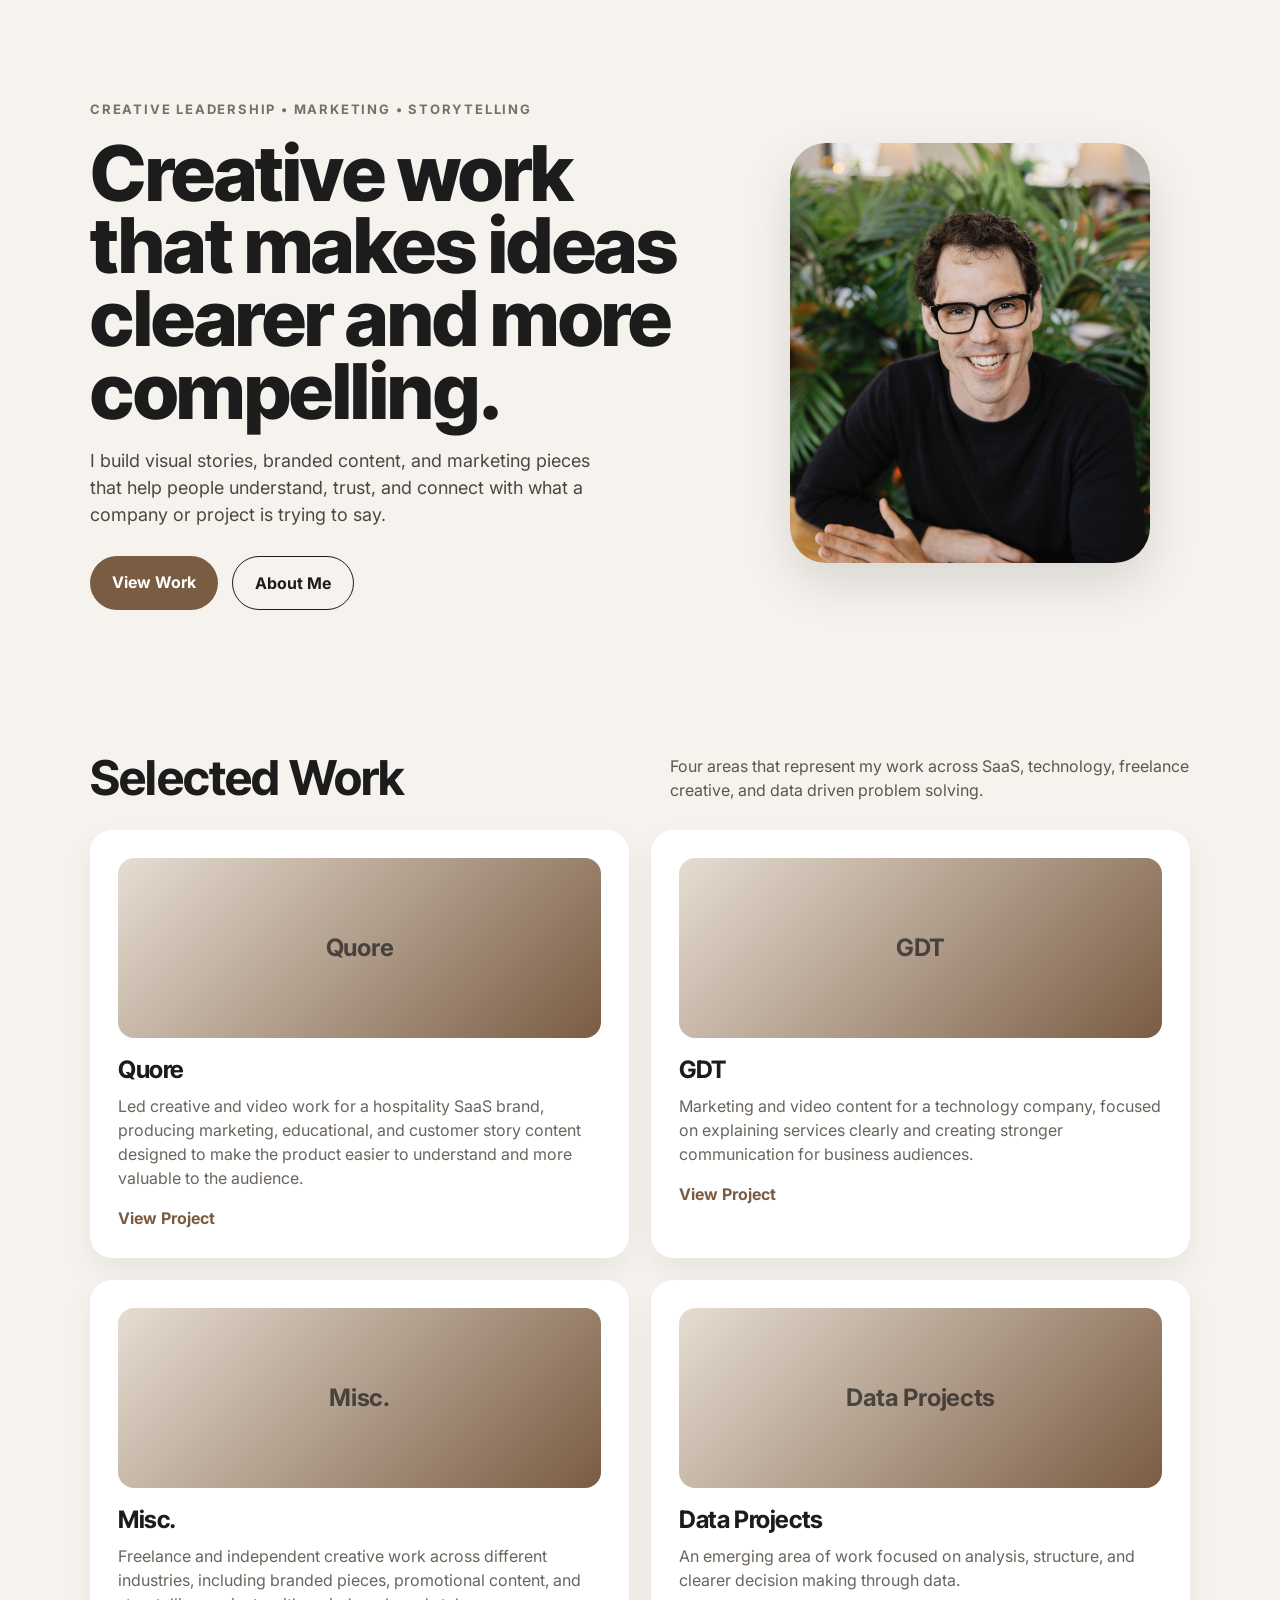
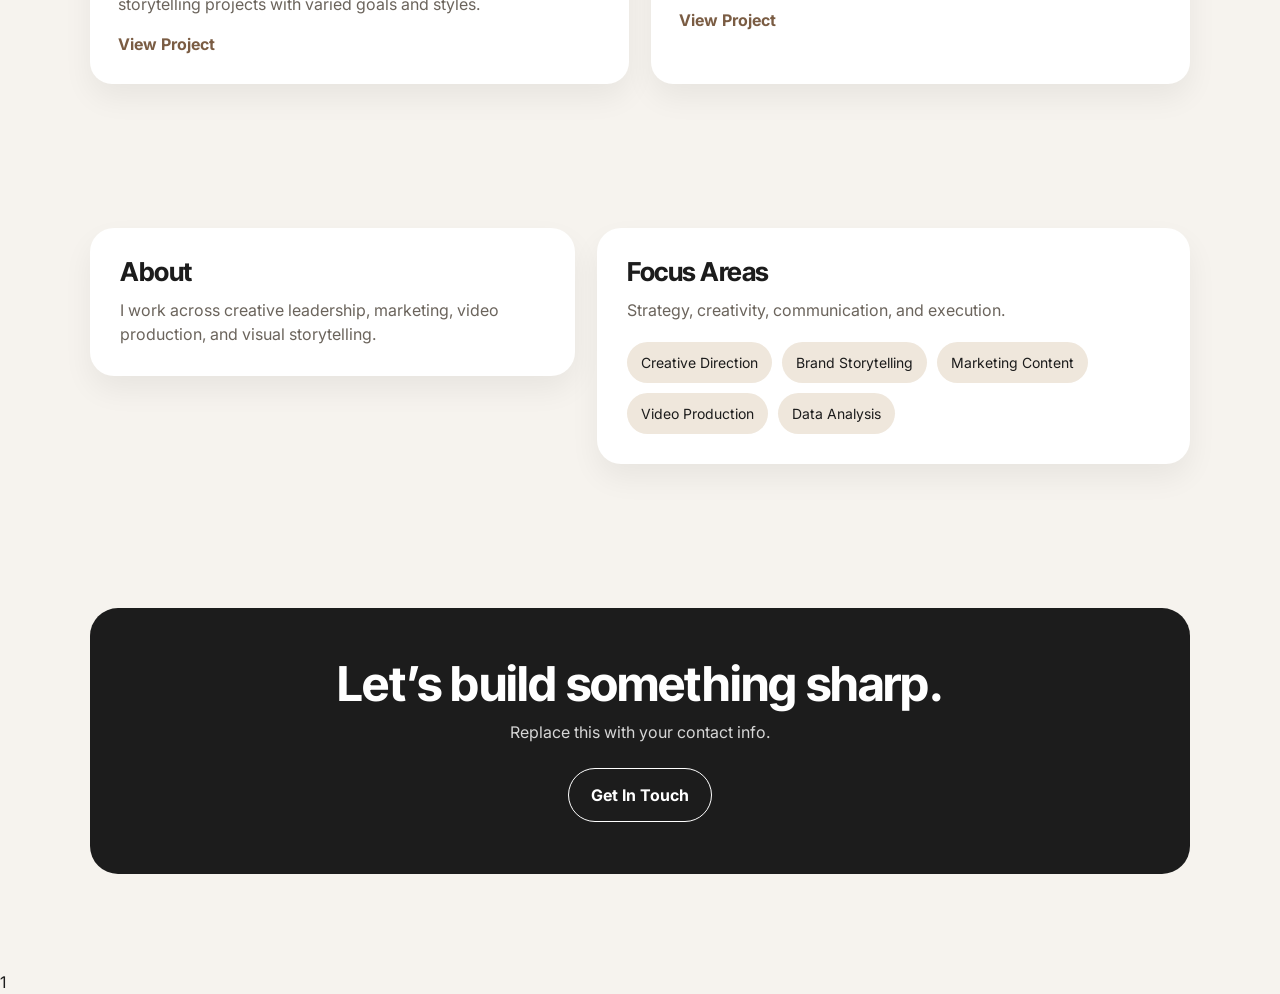
==== commit 2db24dc7: "Add project roadmap" ====
--- a/portfolio/index.html
+++ b/portfolio/index.html
@@ -124,4 +124,4 @@
 
   <script src="scripts/main.js"></script>
 </body>
-</html>+</html> 1
